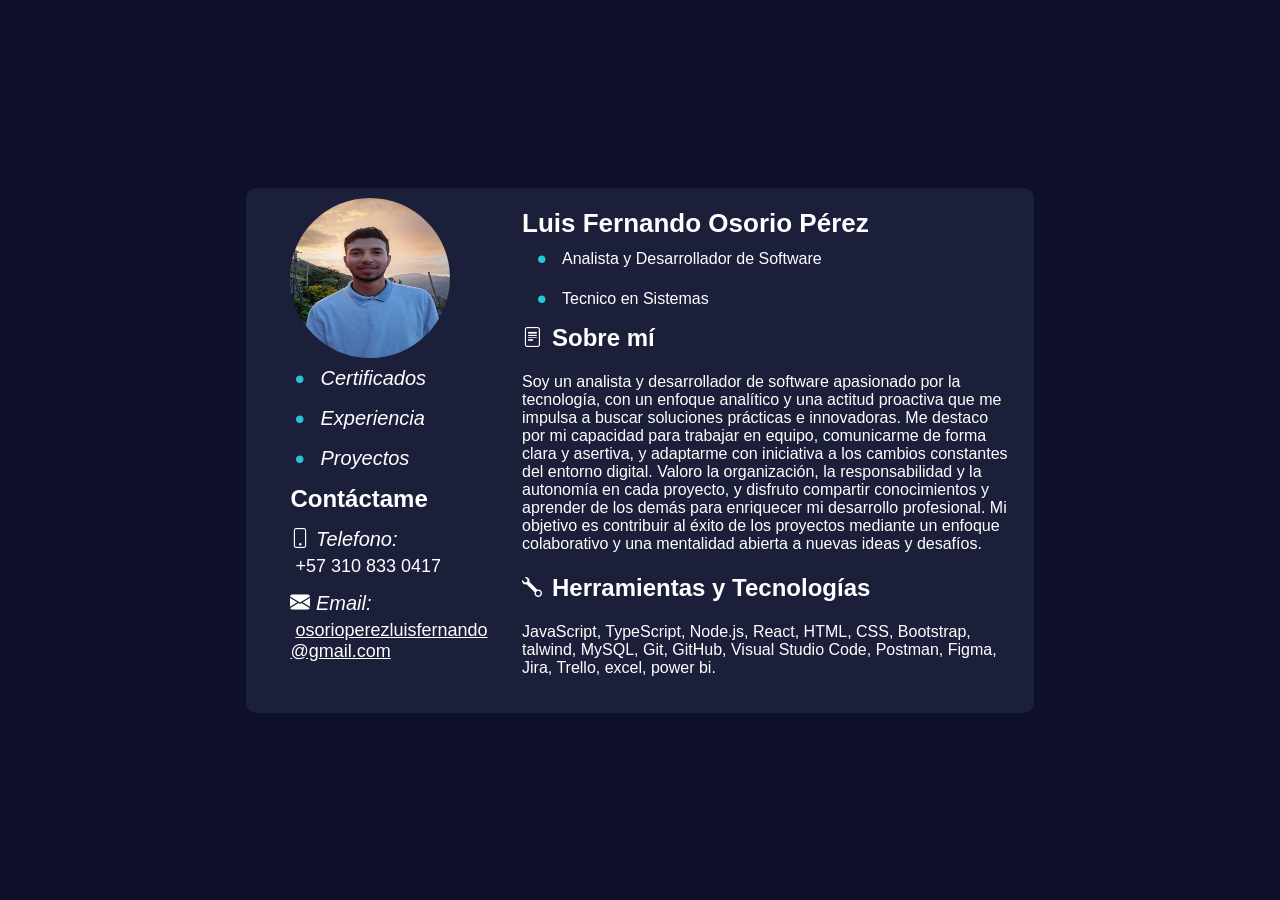
==== index.html @ 719f8bc1 "Correpcion de directorios para la vizualizacion de las pages." ====
<!DOCTYPE html>
<html lang="es">
  <head>
    <meta charset="UTF-8" />
    <meta name="viewport" content="width=device-width, initial-scale=1.0" />
    <link rel="stylesheet" href="https://cdn.jsdelivr.net/npm/bootstrap-icons@1.5.0/font/bootstrap-icons.css">
    <title>Home</title>
  </head>
  <link rel="stylesheet" href="./src/styles/index.css">
  <body>
    <div class="container-home">
      <main>
        <div class="content-main">
          <div class="content-profile-picture">
              <img src="../../public/images/WhatsApp Image 2025-04-02 at 15.01.35_b71f2c9c.jpg" alt="profile">              
            <div class="navbar">
                <nav>
                    <ul>
                      <i class="bi bi-dot">
                        <li><a href="./src/pages/certificates.html">Certificados</a></li>
                      </i>
                      <i class="bi bi-dot">
                        <li><a href="./src/pages/experience.html">Experiencia</a></li>
                      </i>
                      <i class="bi bi-dot">
                        <li><a href="./src/pages/projects.html">Proyectos</a></li>
                      </i>
                    </ul>
                </nav>
            </div>
            <div class="container-contac">
              <h2>Contáctame</h2>
              <div class="group-option-contact">
                <div class="content-icon">
                  <i class="bi bi-phone">
                    <span>Telefono:</span>
                  </i>
                </div>
                <span class="text-option">+57 310 833 0417</span>
              </div>              
              <div class="group-option-contact">
                <div class="content-icon">
                  <i class="bi bi-envelope-fill">
                    <span>Email:</span>
                  </i>
                </div>
                <a href="mailto:osorioperezluisfernando@gmail.com" class="text-option">osorioperezluisfernando<br>@gmail.com</a>
            </div>
            </div>
          </div>
          <div class="content-profile-info">
            <div class="content-name-profession">
              <span>Luis Fernando Osorio Pérez<span>
                <div class="group-option-profession">
                  <i class="bi bi-dot"></i>
                  <span>Analista y Desarrollador de Software</span>
                </div>
                <div class="group-option-profession">
                  <i class="bi bi-dot"></i>
                  <span>Tecnico en Sistemas</span>
                </div>
            </div>
            <div class="content-profile-description">
              <div class="title-description">
                <i class="bi bi-file-text"></i>
                <h2>Sobre mí</h2>
              </div>
              <p>
                Soy un analista y desarrollador de software apasionado por la tecnología, con un enfoque analítico y una actitud proactiva que me impulsa a buscar soluciones prácticas e innovadoras. Me destaco por mi capacidad para trabajar en equipo, comunicarme de forma clara y asertiva, y adaptarme con iniciativa a los cambios constantes del entorno digital. Valoro la organización, la responsabilidad y la autonomía en cada proyecto, y disfruto compartir conocimientos y aprender de los demás para enriquecer mi desarrollo profesional. Mi objetivo es contribuir al éxito de los proyectos mediante un enfoque colaborativo y una mentalidad abierta a nuevas ideas y desafíos.
              </p>
              <div class="title-tools">
                <i class="bi bi-wrench"></i>
                <h2>Herramientas y Tecnologías</h2>
              </div>
              <p>
                JavaScript, TypeScript, Node.js, React, HTML, CSS, Bootstrap, talwind, MySQL, Git, GitHub, Visual Studio Code, Postman, Figma, Jira, Trello, excel, power bi.
              </p>
              
            </div>
        </div>
      </div>
      </main>
      <footer></footer>
    </div>
  </body>
</html>
---- src/styles/index.css ----
body{
    background: #0D0F2B;
    margin: 0;
    padding: 0;
    font-family: Arial, Helvetica, sans-serif;
    top: 0;
}

main {
    display: flex;
    justify-content: center;
    align-items: center;
    height: 100vh;
}

.content-main {
    display: grid;
    grid-template-columns: 0.5fr 1fr;
    justify-items: center;
    background: #1B1F3A;
    min-width: 650px;
    max-width: 60%;
    min-height: 500px;
    border-radius: 10px;
    padding: 10px;
}

.content-profile-picture {
    display: flex;
    flex-direction: column;
}

.content-profile-picture img {
    margin-left: 10px;
    height: 160px;
    width: 160px;
    border-radius: 50%;
    background: gray;
}

.navbar nav ul {
    margin: 1px -40px;
}

.navbar nav ul li {
    list-style: none;
    margin-top: -10px;
}

.navbar nav ul li a {
    list-style: none;
    font-size: 20px;
    color: #ffffff;
    text-decoration: none;
}

.container-contac, .title-description h2, .title-tools h2 {
    margin-left: 10px;
}

.group-option-contact {
    padding: 5px 0;    
}

.content-icon {
    padding: 5px 0;
}

.group-option-contact .text-option {
    margin: 5px;
    color: #ffffff;
    font-size: 18px;
    max-width: 5px;
}

.group-option-contact i, .bi-file-text, .bi-wrench {
    color: #ffffff;
    font-size: 20px;
    gap: 5px;
}

.content-profile-info {
    display: flex;
    flex-direction: column;
    padding: 10px;
}

.content-name-profession {
    display: flex;
    flex-direction: column;
    font-size: 26px;
    font-weight: bold;
    color: #264653;
}

.group-option-profession {
    display: flex;
    align-items: center;
    font-size: 16px;
    font-weight: normal;
}

.title-description, .title-tools {
    display: flex;
    align-items: center;
}

.bi-dot {
    display: flex;
    font-size: 40px;
    color: #26C6DA;
}

span, p {
    color: #ffffff;
}

h2, h3 {
    color: #ffffff;
    margin: 5px 0 5px 0;
}
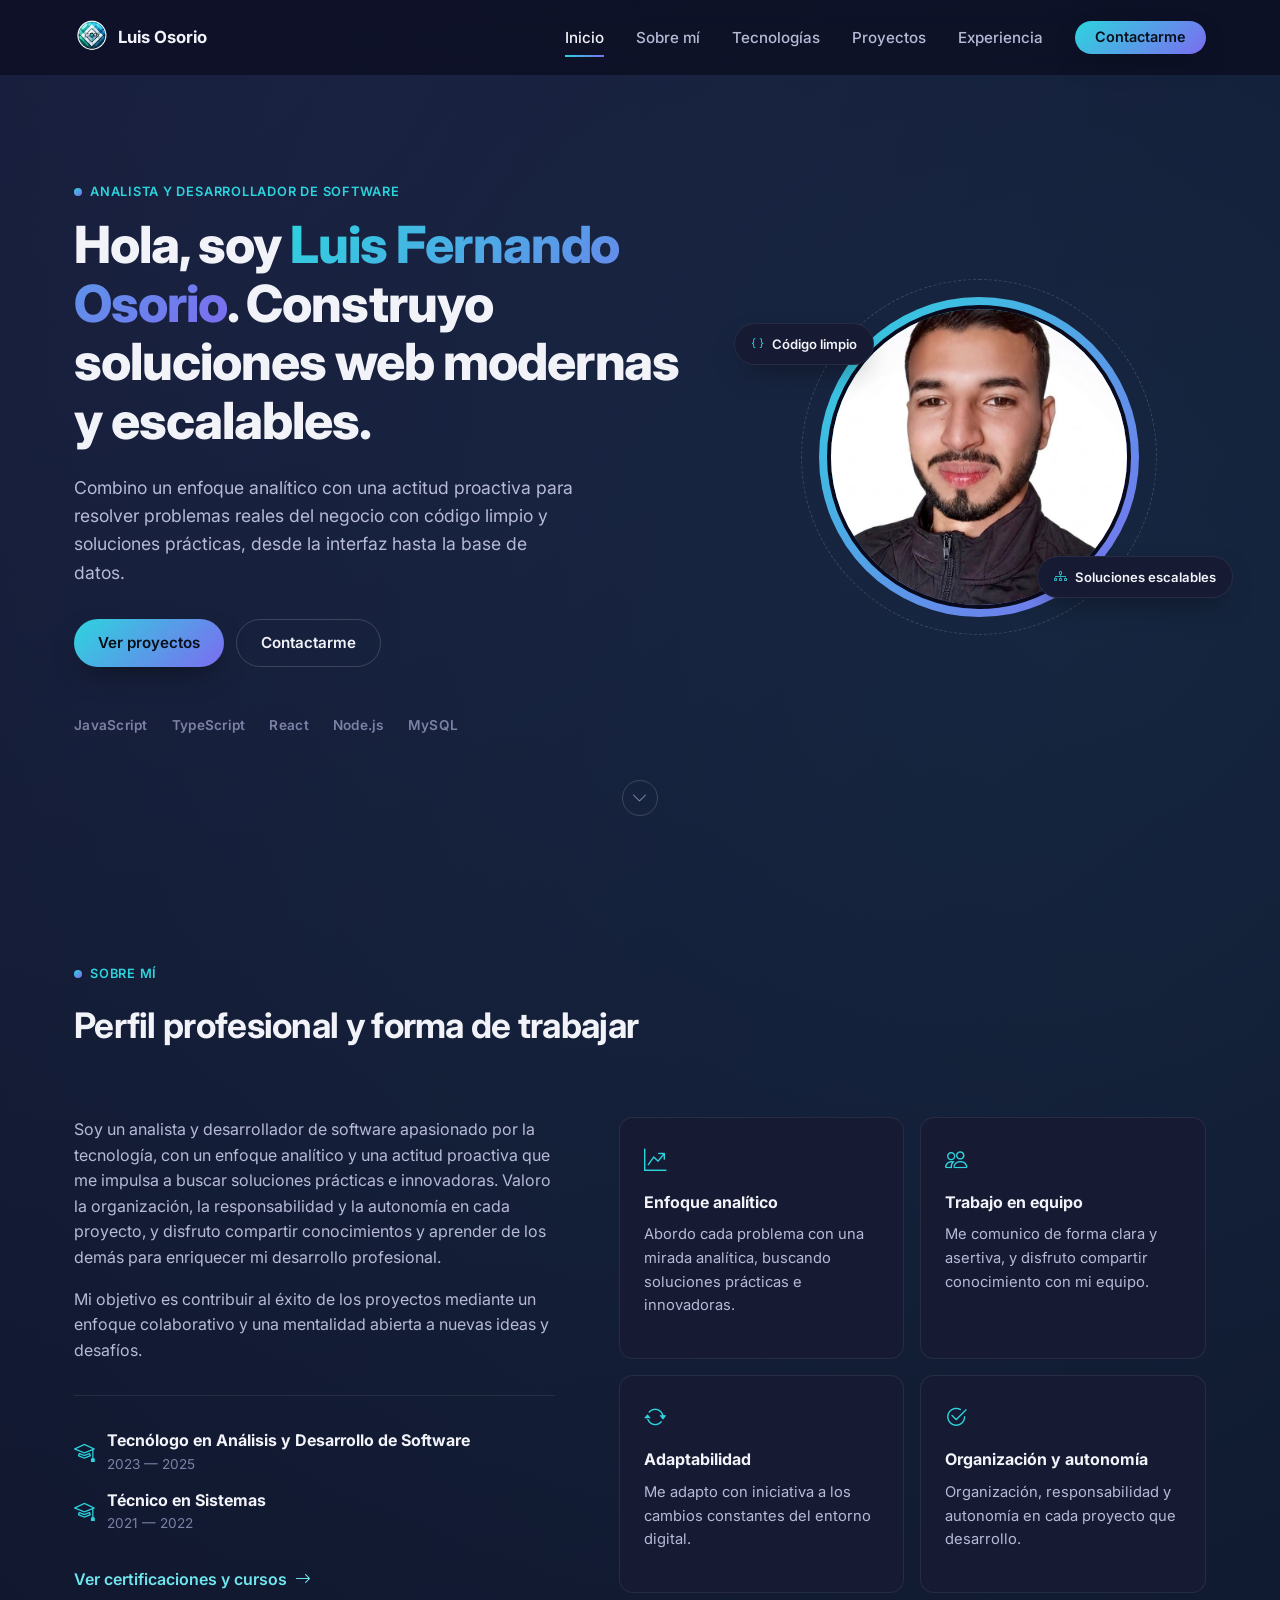
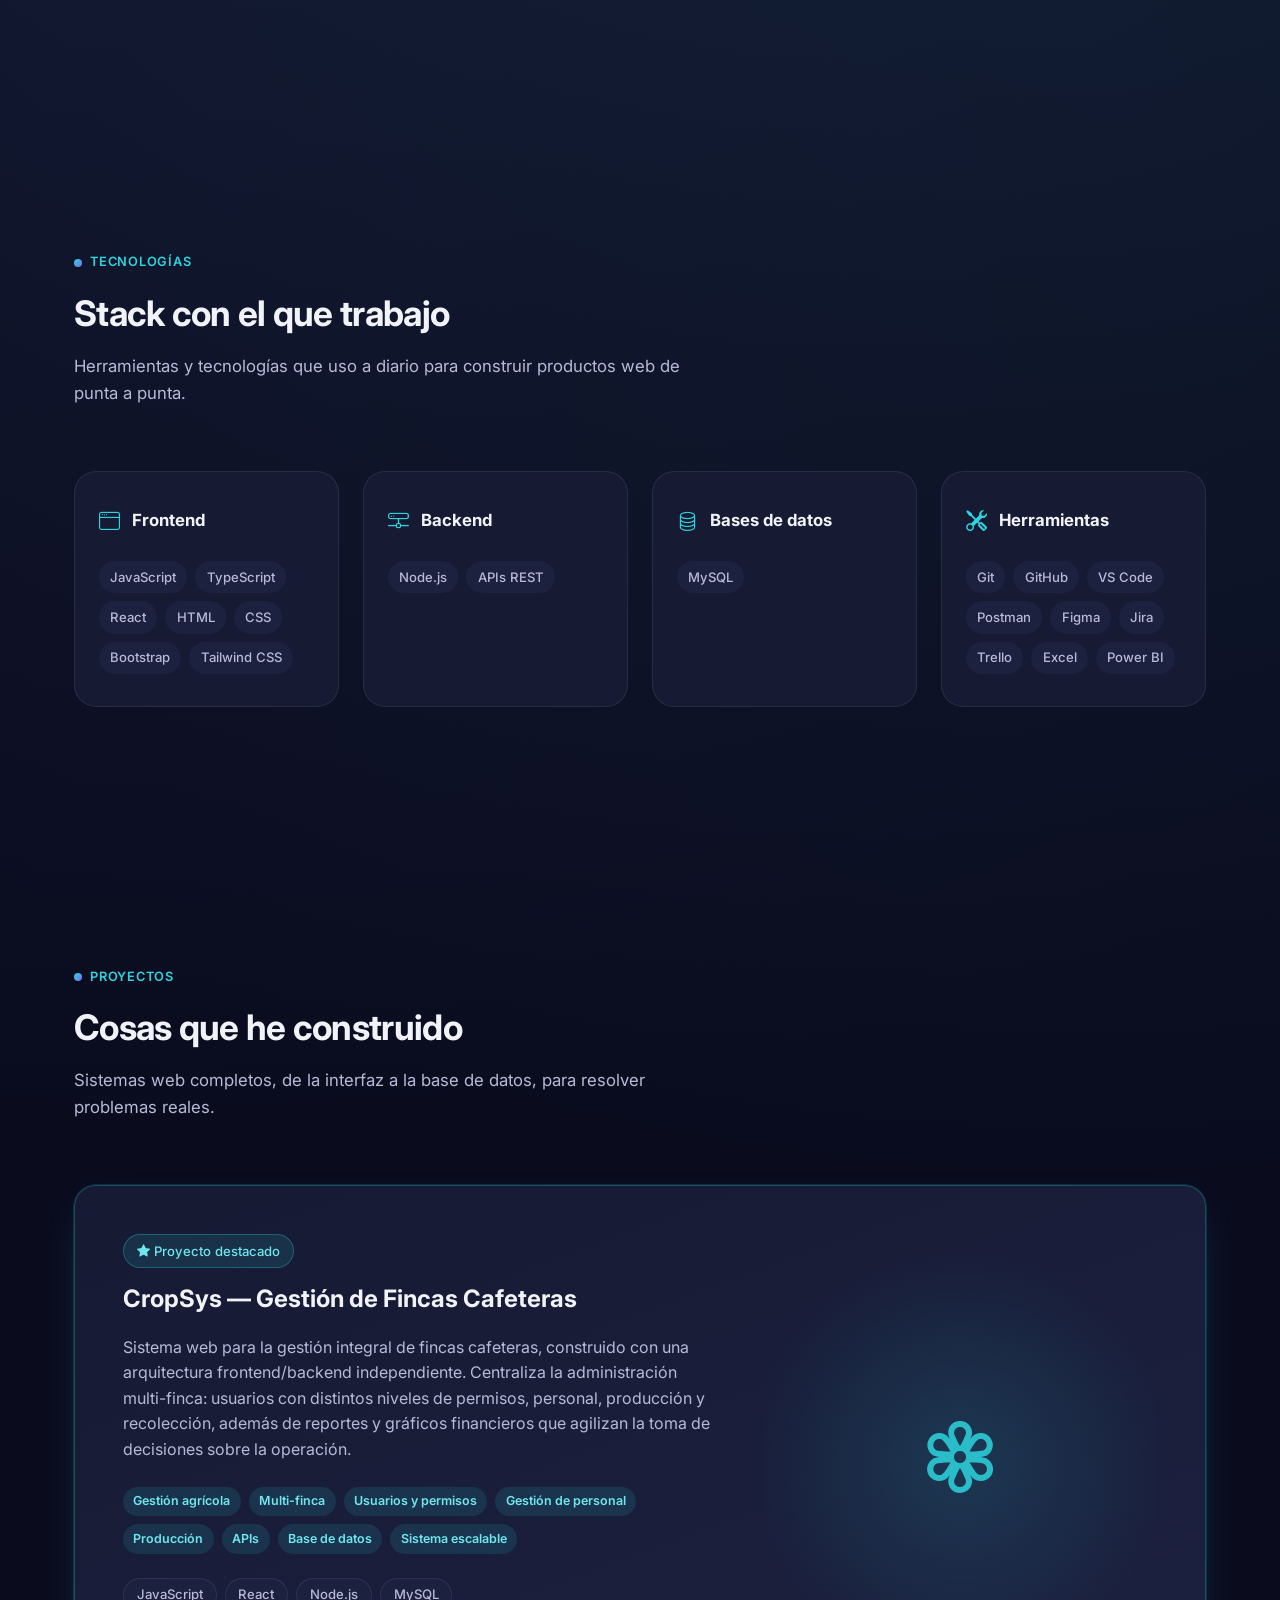
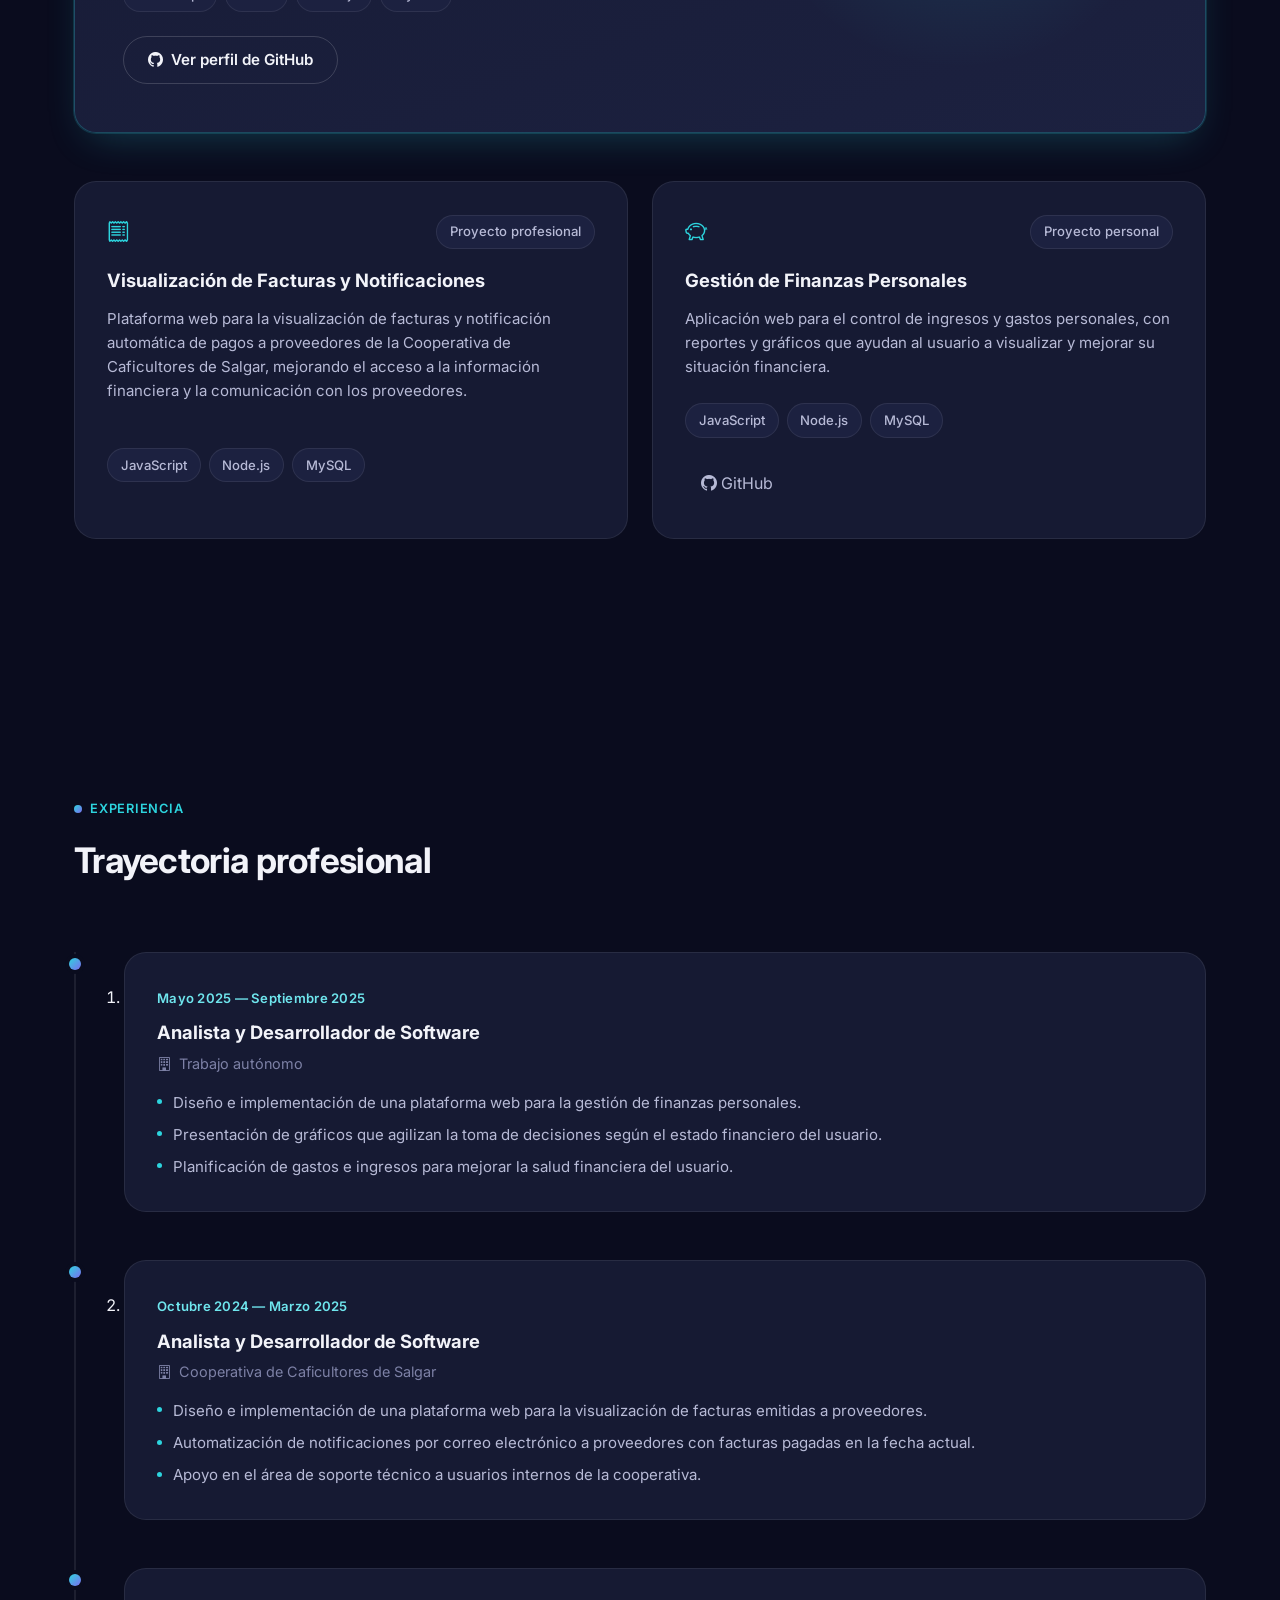
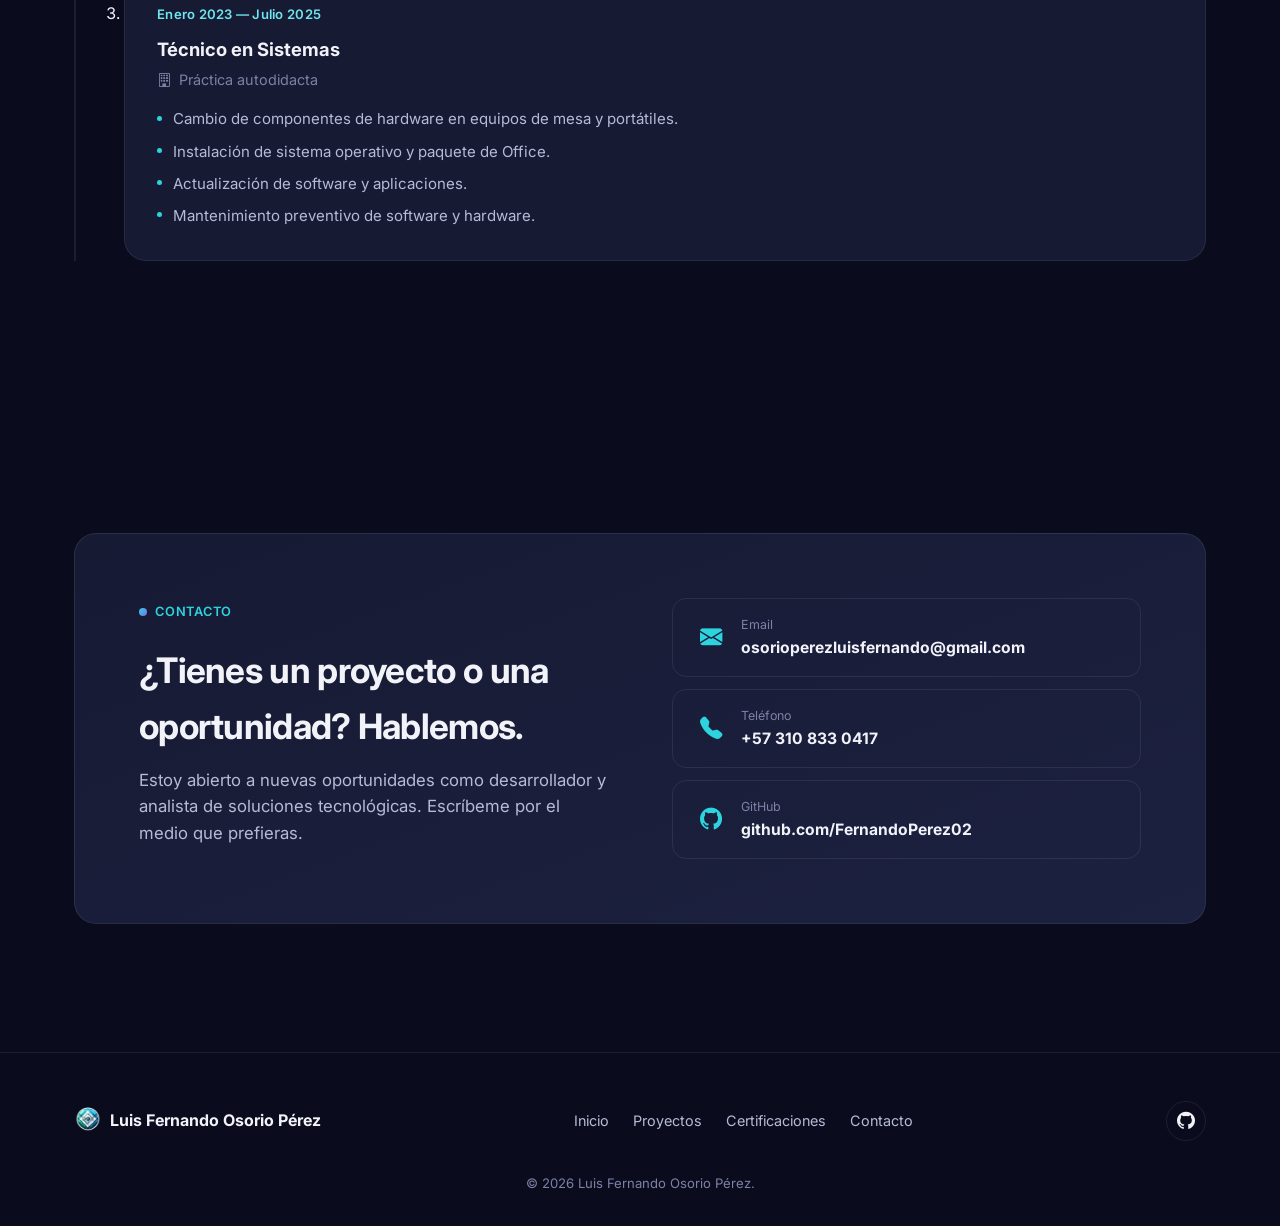
==== commit 40cbc8da: "Rediseno profesional completo del portafolio Consolida el sitio en una sola pagina con scroll (Inici" ====
--- a/index.html
+++ b/index.html
@@ -3,84 +3,492 @@
   <head>
     <meta charset="UTF-8" />
     <meta name="viewport" content="width=device-width, initial-scale=1.0" />
-    <link rel="stylesheet" href="https://cdn.jsdelivr.net/npm/bootstrap-icons@1.5.0/font/bootstrap-icons.css">
-    <title>Home</title>
+    <meta name="theme-color" content="#0a0c1e" />
+    <title>Luis Fernando Osorio Pérez · Analista y Desarrollador de Software</title>
+    <meta
+      name="description"
+      content="Portafolio de Luis Fernando Osorio Pérez, analista y desarrollador de software especializado en construir soluciones web modernas y escalables con JavaScript, React, Node.js y MySQL."
+    />
+    <meta name="author" content="Luis Fernando Osorio Pérez" />
+
+    <meta property="og:type" content="website" />
+    <meta property="og:title" content="Luis Fernando Osorio Pérez · Analista y Desarrollador de Software" />
+    <meta
+      property="og:description"
+      content="Proyectos, experiencia y stack tecnológico de Luis Fernando Osorio Pérez, analista y desarrollador de software."
+    />
+    <meta property="og:image" content="./public/images/LFO.png" />
+    <meta property="og:locale" content="es_CO" />
+
+    <link rel="icon" type="image/png" href="./public/images/LFO.png" />
+
+    <link rel="preconnect" href="https://fonts.googleapis.com" />
+    <link rel="preconnect" href="https://fonts.gstatic.com" crossorigin />
+    <link
+      href="https://fonts.googleapis.com/css2?family=Inter:wght@400;500;600;700;800&display=swap"
+      rel="stylesheet"
+    />
+    <link rel="stylesheet" href="https://cdn.jsdelivr.net/npm/bootstrap-icons@1.5.0/font/bootstrap-icons.css" />
+    <link rel="stylesheet" href="./src/styles/tokens.css" />
+    <link rel="stylesheet" href="./src/styles/index.css" />
   </head>
-  <link rel="stylesheet" href="./src/styles/index.css">
   <body>
-    <div class="container-home">
-      <main>
-        <div class="content-main">
-          <div class="content-profile-picture">
-              <img src="../../public/images/WhatsApp Image 2025-04-02 at 15.01.35_b71f2c9c.jpg" alt="profile">              
-            <div class="navbar">
-                <nav>
-                    <ul>
-                      <i class="bi bi-dot">
-                        <li><a href="./src/pages/certificates.html">Certificados</a></li>
-                      </i>
-                      <i class="bi bi-dot">
-                        <li><a href="./src/pages/experience.html">Experiencia</a></li>
-                      </i>
-                      <i class="bi bi-dot">
-                        <li><a href="./src/pages/projects.html">Proyectos</a></li>
-                      </i>
-                    </ul>
-                </nav>
-            </div>
-            <div class="container-contac">
-              <h2>Contáctame</h2>
-              <div class="group-option-contact">
-                <div class="content-icon">
-                  <i class="bi bi-phone">
-                    <span>Telefono:</span>
-                  </i>
+    <a class="skip-link" href="#main">Saltar al contenido</a>
+
+    <header class="navbar" id="navbar">
+      <div class="container navbar-inner">
+        <a href="#inicio" class="brand">
+          <img src="./public/images/LFO.png" alt="" width="36" height="36" />
+          <span>Luis Osorio</span>
+        </a>
+
+        <nav class="nav-links" id="nav-links" aria-label="Navegación principal">
+          <ul>
+            <li><a href="#inicio">Inicio</a></li>
+            <li><a href="#sobre-mi">Sobre mí</a></li>
+            <li><a href="#tecnologias">Tecnologías</a></li>
+            <li><a href="#proyectos">Proyectos</a></li>
+            <li><a href="#experiencia">Experiencia</a></li>
+          </ul>
+        </nav>
+
+        <a href="#contacto" class="btn btn-primary nav-cta">Contactarme</a>
+
+        <button
+          class="nav-toggle"
+          id="nav-toggle"
+          type="button"
+          aria-expanded="false"
+          aria-controls="nav-links"
+          aria-label="Abrir menú de navegación"
+        >
+          <span></span>
+          <span></span>
+          <span></span>
+        </button>
+      </div>
+    </header>
+
+    <main id="main">
+      <!-- Hero -->
+      <section id="inicio" class="hero">
+        <div class="container hero-inner">
+          <div class="hero-copy">
+            <p class="eyebrow">Analista y Desarrollador de Software</p>
+            <h1>
+              Hola, soy <span class="text-gradient">Luis Fernando Osorio</span>.
+              Construyo soluciones web modernas y escalables.
+            </h1>
+            <p class="hero-lead">
+              Combino un enfoque analítico con una actitud proactiva para resolver
+              problemas reales del negocio con código limpio y soluciones prácticas,
+              desde la interfaz hasta la base de datos.
+            </p>
+
+            <div class="hero-actions">
+              <a href="#proyectos" class="btn btn-primary">Ver proyectos</a>
+              <a href="#contacto" class="btn btn-secondary">Contactarme</a>
+            </div>
+
+            <ul class="hero-stack" aria-label="Tecnologías principales">
+              <li>JavaScript</li>
+              <li>TypeScript</li>
+              <li>React</li>
+              <li>Node.js</li>
+              <li>MySQL</li>
+            </ul>
+          </div>
+
+          <div class="hero-visual" aria-hidden="true">
+            <div class="hero-photo-ring">
+              <img
+                src="./public/images/img_cv.jpeg"
+                alt=""
+                width="320"
+                height="320"
+              />
+            </div>
+            <div class="hero-tag hero-tag-1"><i class="bi bi-braces"></i> Código limpio</div>
+            <div class="hero-tag hero-tag-2"><i class="bi bi-diagram-3"></i> Soluciones escalables</div>
+          </div>
+        </div>
+
+        <a href="#sobre-mi" class="scroll-cue" aria-label="Ir a la sección Sobre mí">
+          <i class="bi bi-chevron-down"></i>
+        </a>
+      </section>
+
+      <!-- Sobre mí -->
+      <section id="sobre-mi" class="section about">
+        <div class="container">
+          <div class="section-head reveal">
+            <p class="eyebrow">Sobre mí</p>
+            <h2 class="section-title">Perfil profesional y forma de trabajar</h2>
+          </div>
+
+          <div class="about-grid">
+            <div class="about-lead reveal">
+              <p>
+                Soy un analista y desarrollador de software apasionado por la
+                tecnología, con un enfoque analítico y una actitud proactiva que
+                me impulsa a buscar soluciones prácticas e innovadoras. Valoro la
+                organización, la responsabilidad y la autonomía en cada proyecto,
+                y disfruto compartir conocimientos y aprender de los demás para
+                enriquecer mi desarrollo profesional.
+              </p>
+              <p>
+                Mi objetivo es contribuir al éxito de los proyectos mediante un
+                enfoque colaborativo y una mentalidad abierta a nuevas ideas y
+                desafíos.
+              </p>
+
+              <div class="about-education">
+                <div class="about-education-item">
+                  <i class="bi bi-mortarboard"></i>
+                  <div>
+                    <strong>Tecnólogo en Análisis y Desarrollo de Software</strong>
+                    <span>2023 — 2025</span>
+                  </div>
                 </div>
-                <span class="text-option">+57 310 833 0417</span>
-              </div>              
-              <div class="group-option-contact">
-                <div class="content-icon">
-                  <i class="bi bi-envelope-fill">
-                    <span>Email:</span>
-                  </i>
+                <div class="about-education-item">
+                  <i class="bi bi-mortarboard"></i>
+                  <div>
+                    <strong>Técnico en Sistemas</strong>
+                    <span>2021 — 2022</span>
+                  </div>
                 </div>
-                <a href="mailto:osorioperezluisfernando@gmail.com" class="text-option">osorioperezluisfernando<br>@gmail.com</a>
-            </div>
-            </div>
-          </div>
-          <div class="content-profile-info">
-            <div class="content-name-profession">
-              <span>Luis Fernando Osorio Pérez<span>
-                <div class="group-option-profession">
-                  <i class="bi bi-dot"></i>
-                  <span>Analista y Desarrollador de Software</span>
-                </div>
-                <div class="group-option-profession">
-                  <i class="bi bi-dot"></i>
-                  <span>Tecnico en Sistemas</span>
-                </div>
-            </div>
-            <div class="content-profile-description">
-              <div class="title-description">
-                <i class="bi bi-file-text"></i>
-                <h2>Sobre mí</h2>
-              </div>
+              </div>
+
+              <a href="./src/pages/certificates.html" class="link-arrow">
+                Ver certificaciones y cursos <i class="bi bi-arrow-right"></i>
+              </a>
+            </div>
+
+            <div class="about-highlights">
+              <div class="highlight-card reveal">
+                <i class="bi bi-graph-up-arrow"></i>
+                <h3>Enfoque analítico</h3>
+                <p>Abordo cada problema con una mirada analítica, buscando soluciones prácticas e innovadoras.</p>
+              </div>
+              <div class="highlight-card reveal">
+                <i class="bi bi-people"></i>
+                <h3>Trabajo en equipo</h3>
+                <p>Me comunico de forma clara y asertiva, y disfruto compartir conocimiento con mi equipo.</p>
+              </div>
+              <div class="highlight-card reveal">
+                <i class="bi bi-arrow-repeat"></i>
+                <h3>Adaptabilidad</h3>
+                <p>Me adapto con iniciativa a los cambios constantes del entorno digital.</p>
+              </div>
+              <div class="highlight-card reveal">
+                <i class="bi bi-check2-circle"></i>
+                <h3>Organización y autonomía</h3>
+                <p>Organización, responsabilidad y autonomía en cada proyecto que desarrollo.</p>
+              </div>
+            </div>
+          </div>
+        </div>
+      </section>
+
+      <!-- Tecnologías -->
+      <section id="tecnologias" class="section stack-section">
+        <div class="container">
+          <div class="section-head reveal">
+            <p class="eyebrow">Tecnologías</p>
+            <h2 class="section-title">Stack con el que trabajo</h2>
+            <p class="section-subtitle">
+              Herramientas y tecnologías que uso a diario para construir productos web de punta a punta.
+            </p>
+          </div>
+
+          <div class="stack-grid">
+            <div class="stack-card reveal">
+              <div class="stack-card-head">
+                <i class="bi bi-window"></i>
+                <h3>Frontend</h3>
+              </div>
+              <ul class="stack-pills">
+                <li>JavaScript</li>
+                <li>TypeScript</li>
+                <li>React</li>
+                <li>HTML</li>
+                <li>CSS</li>
+                <li>Bootstrap</li>
+                <li>Tailwind CSS</li>
+              </ul>
+            </div>
+
+            <div class="stack-card reveal">
+              <div class="stack-card-head">
+                <i class="bi bi-hdd-network"></i>
+                <h3>Backend</h3>
+              </div>
+              <ul class="stack-pills">
+                <li>Node.js</li>
+                <li>APIs REST</li>
+              </ul>
+            </div>
+
+            <div class="stack-card reveal">
+              <div class="stack-card-head">
+                <i class="bi bi-database"></i>
+                <h3>Bases de datos</h3>
+              </div>
+              <ul class="stack-pills">
+                <li>MySQL</li>
+              </ul>
+            </div>
+
+            <div class="stack-card reveal">
+              <div class="stack-card-head">
+                <i class="bi bi-tools"></i>
+                <h3>Herramientas</h3>
+              </div>
+              <ul class="stack-pills">
+                <li>Git</li>
+                <li>GitHub</li>
+                <li>VS Code</li>
+                <li>Postman</li>
+                <li>Figma</li>
+                <li>Jira</li>
+                <li>Trello</li>
+                <li>Excel</li>
+                <li>Power BI</li>
+              </ul>
+            </div>
+          </div>
+        </div>
+      </section>
+
+      <!-- Proyectos -->
+      <section id="proyectos" class="section projects">
+        <div class="container">
+          <div class="section-head reveal">
+            <p class="eyebrow">Proyectos</p>
+            <h2 class="section-title">Cosas que he construido</h2>
+            <p class="section-subtitle">
+              Sistemas web completos, de la interfaz a la base de datos, para resolver problemas reales.
+            </p>
+          </div>
+
+          <div class="project-featured reveal">
+            <div class="project-featured-copy">
+              <span class="badge badge-accent"><i class="bi bi-star-fill"></i> Proyecto destacado</span>
+              <h3>CropSys — Gestión de Fincas Cafeteras</h3>
               <p>
-                Soy un analista y desarrollador de software apasionado por la tecnología, con un enfoque analítico y una actitud proactiva que me impulsa a buscar soluciones prácticas e innovadoras. Me destaco por mi capacidad para trabajar en equipo, comunicarme de forma clara y asertiva, y adaptarme con iniciativa a los cambios constantes del entorno digital. Valoro la organización, la responsabilidad y la autonomía en cada proyecto, y disfruto compartir conocimientos y aprender de los demás para enriquecer mi desarrollo profesional. Mi objetivo es contribuir al éxito de los proyectos mediante un enfoque colaborativo y una mentalidad abierta a nuevas ideas y desafíos.
-              </p>
-              <div class="title-tools">
-                <i class="bi bi-wrench"></i>
-                <h2>Herramientas y Tecnologías</h2>
-              </div>
+                Sistema web para la gestión integral de fincas cafeteras, construido con una
+                arquitectura frontend/backend independiente. Centraliza la administración
+                multi-finca: usuarios con distintos niveles de permisos, personal, producción
+                y recolección, además de reportes y gráficos financieros que agilizan la toma
+                de decisiones sobre la operación.
+              </p>
+              <ul class="project-tags">
+                <li>Gestión agrícola</li>
+                <li>Multi-finca</li>
+                <li>Usuarios y permisos</li>
+                <li>Gestión de personal</li>
+                <li>Producción</li>
+                <li>APIs</li>
+                <li>Base de datos</li>
+                <li>Sistema escalable</li>
+              </ul>
+              <div class="project-stack">
+                <span class="badge">JavaScript</span>
+                <span class="badge">React</span>
+                <span class="badge">Node.js</span>
+                <span class="badge">MySQL</span>
+              </div>
+              <div class="project-actions">
+                <a href="https://github.com/FernandoPerez02" target="_blank" rel="noopener noreferrer" class="btn btn-secondary">
+                  <i class="bi bi-github"></i> Ver perfil de GitHub
+                </a>
+              </div>
+            </div>
+            <div class="project-featured-visual" aria-hidden="true">
+              <i class="bi bi-flower3"></i>
+            </div>
+          </div>
+
+          <div class="project-grid">
+            <article class="project-card card reveal">
+              <div class="project-card-head">
+                <i class="bi bi-receipt"></i>
+                <span class="badge">Proyecto profesional</span>
+              </div>
+              <h3>Visualización de Facturas y Notificaciones</h3>
               <p>
-                JavaScript, TypeScript, Node.js, React, HTML, CSS, Bootstrap, talwind, MySQL, Git, GitHub, Visual Studio Code, Postman, Figma, Jira, Trello, excel, power bi.
-              </p>
-              
-            </div>
-        </div>
+                Plataforma web para la visualización de facturas y notificación automática de
+                pagos a proveedores de la Cooperativa de Caficultores de Salgar, mejorando el
+                acceso a la información financiera y la comunicación con los proveedores.
+              </p>
+              <div class="project-stack">
+                <span class="badge">JavaScript</span>
+                <span class="badge">Node.js</span>
+                <span class="badge">MySQL</span>
+              </div>
+            </article>
+
+            <article class="project-card card reveal">
+              <div class="project-card-head">
+                <i class="bi bi-piggy-bank"></i>
+                <span class="badge">Proyecto personal</span>
+              </div>
+              <h3>Gestión de Finanzas Personales</h3>
+              <p>
+                Aplicación web para el control de ingresos y gastos personales, con reportes y
+                gráficos que ayudan al usuario a visualizar y mejorar su situación financiera.
+              </p>
+              <div class="project-stack">
+                <span class="badge">JavaScript</span>
+                <span class="badge">Node.js</span>
+                <span class="badge">MySQL</span>
+              </div>
+              <div class="project-actions">
+                <a href="https://github.com/FernandoPerez02" target="_blank" rel="noopener noreferrer" class="btn-ghost">
+                  <i class="bi bi-github"></i> GitHub
+                </a>
+              </div>
+            </article>
+          </div>
+        </div>
+      </section>
+
+      <!-- Experiencia -->
+      <section id="experiencia" class="section experience">
+        <div class="container">
+          <div class="section-head reveal">
+            <p class="eyebrow">Experiencia</p>
+            <h2 class="section-title">Trayectoria profesional</h2>
+          </div>
+
+          <ol class="timeline">
+            <li class="timeline-item reveal">
+              <div class="timeline-marker" aria-hidden="true"></div>
+              <div class="timeline-content card">
+                <span class="timeline-period">Mayo 2025 — Septiembre 2025</span>
+                <h3>Analista y Desarrollador de Software</h3>
+                <p class="timeline-org"><i class="bi bi-building"></i> Trabajo autónomo</p>
+                <ul>
+                  <li>Diseño e implementación de una plataforma web para la gestión de finanzas personales.</li>
+                  <li>Presentación de gráficos que agilizan la toma de decisiones según el estado financiero del usuario.</li>
+                  <li>Planificación de gastos e ingresos para mejorar la salud financiera del usuario.</li>
+                </ul>
+              </div>
+            </li>
+
+            <li class="timeline-item reveal">
+              <div class="timeline-marker" aria-hidden="true"></div>
+              <div class="timeline-content card">
+                <span class="timeline-period">Octubre 2024 — Marzo 2025</span>
+                <h3>Analista y Desarrollador de Software</h3>
+                <p class="timeline-org"><i class="bi bi-building"></i> Cooperativa de Caficultores de Salgar</p>
+                <ul>
+                  <li>Diseño e implementación de una plataforma web para la visualización de facturas emitidas a proveedores.</li>
+                  <li>Automatización de notificaciones por correo electrónico a proveedores con facturas pagadas en la fecha actual.</li>
+                  <li>Apoyo en el área de soporte técnico a usuarios internos de la cooperativa.</li>
+                </ul>
+              </div>
+            </li>
+
+            <li class="timeline-item reveal">
+              <div class="timeline-marker" aria-hidden="true"></div>
+              <div class="timeline-content card">
+                <span class="timeline-period">Enero 2023 — Julio 2025</span>
+                <h3>Técnico en Sistemas</h3>
+                <p class="timeline-org"><i class="bi bi-building"></i> Práctica autodidacta</p>
+                <ul>
+                  <li>Cambio de componentes de hardware en equipos de mesa y portátiles.</li>
+                  <li>Instalación de sistema operativo y paquete de Office.</li>
+                  <li>Actualización de software y aplicaciones.</li>
+                  <li>Mantenimiento preventivo de software y hardware.</li>
+                </ul>
+              </div>
+            </li>
+          </ol>
+        </div>
+      </section>
+
+      <!-- Contacto -->
+      <section id="contacto" class="section contact">
+        <div class="container">
+          <div class="contact-card reveal">
+            <div class="contact-copy">
+              <p class="eyebrow">Contacto</p>
+              <h2 class="section-title">¿Tienes un proyecto o una oportunidad? Hablemos.</h2>
+              <p class="section-subtitle">
+                Estoy abierto a nuevas oportunidades como desarrollador y analista de
+                soluciones tecnológicas. Escríbeme por el medio que prefieras.
+              </p>
+            </div>
+
+            <ul class="contact-list">
+              <li>
+                <a href="mailto:osorioperezluisfernando@gmail.com" class="contact-item">
+                  <i class="bi bi-envelope-fill"></i>
+                  <div>
+                    <span>Email</span>
+                    <strong>osorioperezluisfernando@gmail.com</strong>
+                  </div>
+                </a>
+              </li>
+              <li>
+                <a href="tel:+573108330417" class="contact-item">
+                  <i class="bi bi-telephone-fill"></i>
+                  <div>
+                    <span>Teléfono</span>
+                    <strong>+57 310 833 0417</strong>
+                  </div>
+                </a>
+              </li>
+              <li>
+                <a
+                  href="https://github.com/FernandoPerez02"
+                  target="_blank"
+                  rel="noopener noreferrer"
+                  class="contact-item"
+                >
+                  <i class="bi bi-github"></i>
+                  <div>
+                    <span>GitHub</span>
+                    <strong>github.com/FernandoPerez02</strong>
+                  </div>
+                </a>
+              </li>
+            </ul>
+          </div>
+        </div>
+      </section>
+    </main>
+
+    <footer class="site-footer">
+      <div class="container footer-inner">
+        <div class="footer-brand">
+          <img src="./public/images/LFO.png" alt="" width="28" height="28" />
+          <span>Luis Fernando Osorio Pérez</span>
+        </div>
+
+        <nav aria-label="Enlaces del pie de página">
+          <ul class="footer-links">
+            <li><a href="#inicio">Inicio</a></li>
+            <li><a href="#proyectos">Proyectos</a></li>
+            <li><a href="./src/pages/certificates.html">Certificaciones</a></li>
+            <li><a href="#contacto">Contacto</a></li>
+          </ul>
+        </nav>
+
+        <a
+          href="https://github.com/FernandoPerez02"
+          target="_blank"
+          rel="noopener noreferrer"
+          class="footer-social"
+          aria-label="Perfil de GitHub"
+        >
+          <i class="bi bi-github"></i>
+        </a>
       </div>
-      </main>
-      <footer></footer>
-    </div>
+      <p class="footer-copy">© <span id="year">2026</span> Luis Fernando Osorio Pérez.</p>
+    </footer>
+
+    <script src="./src/scripts/main.js" defer></script>
   </body>
 </html>
--- a/src/styles/tokens.css
+++ b/src/styles/tokens.css
@@ -0,0 +1,325 @@
+/* ==========================================================================
+   Design tokens + base reset
+   Shared by every page (home + certificates).
+   ========================================================================== */
+
+:root {
+  --font-sans: "Inter", -apple-system, BlinkMacSystemFont, "Segoe UI", Roboto,
+    Helvetica, Arial, sans-serif;
+
+  /* Surfaces */
+  --color-bg: #0a0c1e;
+  --color-bg-soft: #0f1228;
+  --color-surface: #161a33;
+  --color-surface-2: #1c2140;
+  --color-border: rgba(255, 255, 255, 0.08);
+  --color-border-strong: rgba(255, 255, 255, 0.16);
+
+  /* Text */
+  --color-text: #f2f3f9;
+  --color-text-secondary: #b7bad6;
+  --color-text-muted: #7d81a6;
+
+  /* Brand */
+  --color-accent: #2dd4de;
+  --color-accent-strong: #6fe6ee;
+  --color-accent-2: #7c6cf0;
+  --color-accent-contrast: #06222a;
+  --color-accent-soft: rgba(45, 212, 222, 0.12);
+  --gradient-brand: linear-gradient(135deg, #2dd4de 0%, #7c6cf0 100%);
+
+  /* Radii */
+  --radius-sm: 8px;
+  --radius-md: 14px;
+  --radius-lg: 22px;
+  --radius-full: 999px;
+
+  /* Shadows */
+  --shadow-sm: 0 1px 2px rgba(0, 0, 0, 0.35);
+  --shadow-md: 0 12px 30px -12px rgba(0, 0, 0, 0.55);
+  --shadow-glow: 0 0 0 1px rgba(45, 212, 222, 0.16),
+    0 16px 40px -16px rgba(45, 212, 222, 0.28);
+
+  /* Layout */
+  --container: 1180px;
+  --nav-height: 76px;
+
+  /* Motion */
+  --ease: cubic-bezier(0.4, 0, 0.2, 1);
+  --transition: 0.25s var(--ease);
+
+  /* Spacing scale */
+  --space-1: 0.25rem;
+  --space-2: 0.5rem;
+  --space-3: 0.75rem;
+  --space-4: 1rem;
+  --space-5: 1.5rem;
+  --space-6: 2rem;
+  --space-8: 3rem;
+  --space-10: 4rem;
+  --space-12: 6rem;
+  --space-16: 8rem;
+}
+
+*,
+*::before,
+*::after {
+  box-sizing: border-box;
+}
+
+html {
+  scroll-behavior: smooth;
+}
+
+body {
+  margin: 0;
+  background: var(--color-bg);
+  color: var(--color-text);
+  font-family: var(--font-sans);
+  font-size: 16px;
+  line-height: 1.6;
+  -webkit-font-smoothing: antialiased;
+  text-rendering: optimizeLegibility;
+}
+
+img {
+  max-width: 100%;
+  display: block;
+}
+
+a {
+  color: inherit;
+  text-decoration: none;
+}
+
+ul {
+  margin: 0;
+  padding: 0;
+  list-style: none;
+}
+
+h1,
+h2,
+h3,
+h4,
+p {
+  margin: 0;
+}
+
+button {
+  font: inherit;
+  color: inherit;
+  background: none;
+  border: none;
+  cursor: pointer;
+}
+
+::selection {
+  background: var(--color-accent-soft);
+  color: var(--color-accent-strong);
+}
+
+:focus-visible {
+  outline: 2px solid var(--color-accent);
+  outline-offset: 3px;
+  border-radius: var(--radius-sm);
+}
+
+/* ---- Layout utilities ---- */
+
+.container {
+  width: 100%;
+  max-width: var(--container);
+  margin-inline: auto;
+  padding-inline: var(--space-5);
+}
+
+.section {
+  padding-block: var(--space-16);
+}
+
+.section-head {
+  max-width: 640px;
+  margin-bottom: var(--space-10);
+}
+
+.eyebrow {
+  display: inline-flex;
+  align-items: center;
+  gap: var(--space-2);
+  font-size: 0.8rem;
+  font-weight: 600;
+  letter-spacing: 0.06em;
+  text-transform: uppercase;
+  color: var(--color-accent);
+  margin-bottom: var(--space-3);
+}
+
+.eyebrow::before {
+  content: "";
+  width: 8px;
+  height: 8px;
+  border-radius: 50%;
+  background: var(--gradient-brand);
+}
+
+.section-title {
+  font-size: clamp(1.6rem, 1.2rem + 1.6vw, 2.2rem);
+  font-weight: 700;
+  letter-spacing: -0.02em;
+  color: var(--color-text);
+}
+
+.section-subtitle {
+  margin-top: var(--space-3);
+  color: var(--color-text-secondary);
+  font-size: 1.05rem;
+}
+
+.visually-hidden {
+  position: absolute;
+  width: 1px;
+  height: 1px;
+  padding: 0;
+  margin: -1px;
+  overflow: hidden;
+  clip: rect(0, 0, 0, 0);
+  white-space: nowrap;
+  border: 0;
+}
+
+.skip-link {
+  position: absolute;
+  top: -48px;
+  left: var(--space-4);
+  z-index: 2000;
+  background: var(--color-accent);
+  color: var(--color-accent-contrast);
+  font-weight: 600;
+  padding: var(--space-2) var(--space-4);
+  border-radius: var(--radius-sm);
+  transition: top var(--transition);
+}
+
+.skip-link:focus {
+  top: var(--space-4);
+}
+
+/* ---- Buttons ---- */
+
+.btn {
+  display: inline-flex;
+  align-items: center;
+  justify-content: center;
+  gap: var(--space-2);
+  padding: 0.85rem 1.5rem;
+  border-radius: var(--radius-full);
+  font-weight: 600;
+  font-size: 0.95rem;
+  line-height: 1;
+  min-height: 48px;
+  transition: transform var(--transition), box-shadow var(--transition),
+    background var(--transition), border-color var(--transition),
+    color var(--transition);
+  white-space: nowrap;
+}
+
+.btn-primary {
+  background: var(--gradient-brand);
+  color: #071019;
+  box-shadow: var(--shadow-md);
+}
+
+.btn-primary:hover {
+  transform: translateY(-2px);
+  box-shadow: var(--shadow-glow);
+}
+
+.btn-secondary {
+  background: transparent;
+  color: var(--color-text);
+  border: 1px solid var(--color-border-strong);
+}
+
+.btn-secondary:hover {
+  border-color: var(--color-accent);
+  color: var(--color-accent-strong);
+  transform: translateY(-2px);
+}
+
+.btn-ghost {
+  background: transparent;
+  color: var(--color-text-secondary);
+  padding: 0.6rem 1rem;
+}
+
+.btn-ghost:hover {
+  color: var(--color-accent-strong);
+}
+
+/* ---- Badges / pills / cards ---- */
+
+.badge {
+  display: inline-flex;
+  align-items: center;
+  gap: var(--space-1);
+  padding: 0.35rem 0.8rem;
+  border-radius: var(--radius-full);
+  background: var(--color-surface-2);
+  border: 1px solid var(--color-border);
+  color: var(--color-text-secondary);
+  font-size: 0.82rem;
+  font-weight: 500;
+}
+
+.badge-accent {
+  background: var(--color-accent-soft);
+  border-color: rgba(45, 212, 222, 0.3);
+  color: var(--color-accent-strong);
+}
+
+.card {
+  background: var(--color-surface);
+  border: 1px solid var(--color-border);
+  border-radius: var(--radius-lg);
+  transition: transform var(--transition), box-shadow var(--transition),
+    border-color var(--transition);
+}
+
+.card:hover {
+  transform: translateY(-4px);
+  border-color: var(--color-border-strong);
+  box-shadow: var(--shadow-md);
+}
+
+/* ---- Scroll-reveal (progressive enhancement, JS adds .is-visible) ---- */
+
+.reveal {
+  opacity: 0;
+  transform: translateY(18px);
+  transition: opacity 0.6s var(--ease), transform 0.6s var(--ease);
+}
+
+.reveal.is-visible {
+  opacity: 1;
+  transform: none;
+}
+
+@media (prefers-reduced-motion: reduce) {
+  html {
+    scroll-behavior: auto;
+  }
+
+  *,
+  *::before,
+  *::after {
+    animation-duration: 0.001ms !important;
+    animation-iteration-count: 1 !important;
+    transition-duration: 0.001ms !important;
+  }
+
+  .reveal {
+    opacity: 1;
+    transform: none;
+  }
+}
--- a/src/styles/index.css
+++ b/src/styles/index.css
@@ -1,121 +1,866 @@
-body{
-    background: #0D0F2B;
-    margin: 0;
-    padding: 0;
-    font-family: Arial, Helvetica, sans-serif;
-    top: 0;
-}
-
-main {
+/* ==========================================================================
+   Home page — component styles
+   Design tokens live in tokens.css
+   ========================================================================== */
+
+body {
+  background: radial-gradient(circle at 15% 0%, rgba(124, 108, 240, 0.12), transparent 45%),
+    radial-gradient(circle at 85% 10%, rgba(45, 212, 222, 0.1), transparent 40%), var(--color-bg);
+}
+
+.text-gradient {
+  background: var(--gradient-brand);
+  -webkit-background-clip: text;
+  background-clip: text;
+  color: transparent;
+}
+
+/* ---------------------------------- Navbar ---------------------------------- */
+
+.navbar {
+  position: sticky;
+  top: 0;
+  z-index: 1000;
+  height: var(--nav-height);
+  display: flex;
+  align-items: center;
+  border-bottom: 1px solid transparent;
+  transition: border-color var(--transition), box-shadow var(--transition),
+    height var(--transition);
+}
+
+/*
+ * The blurred background lives on a pseudo-element rather than directly on
+ * .navbar: a `backdrop-filter` on .navbar would make it the containing block
+ * for its `position: fixed` descendants (the mobile nav panel / CTA), which
+ * breaks their fixed positioning relative to the viewport.
+ */
+.navbar::before {
+  content: "";
+  position: absolute;
+  inset: 0;
+  z-index: -1;
+  background: rgba(10, 12, 30, 0.7);
+  backdrop-filter: blur(12px);
+  -webkit-backdrop-filter: blur(12px);
+}
+
+.navbar.is-scrolled {
+  height: calc(var(--nav-height) - 12px);
+  border-bottom-color: var(--color-border);
+  box-shadow: 0 12px 30px -20px rgba(0, 0, 0, 0.7);
+}
+
+.navbar-inner {
+  display: flex;
+  align-items: center;
+  gap: var(--space-6);
+}
+
+.brand {
+  display: flex;
+  align-items: center;
+  gap: var(--space-2);
+  font-weight: 700;
+  font-size: 1.05rem;
+  margin-right: auto;
+}
+
+.brand img {
+  border-radius: 50%;
+}
+
+.nav-links ul {
+  display: flex;
+  align-items: center;
+  gap: var(--space-6);
+}
+
+.nav-links a {
+  font-size: 0.95rem;
+  font-weight: 500;
+  color: var(--color-text-secondary);
+  padding: var(--space-2) 0;
+  position: relative;
+  transition: color var(--transition);
+}
+
+.nav-links a::after {
+  content: "";
+  position: absolute;
+  left: 0;
+  bottom: -2px;
+  width: 0;
+  height: 2px;
+  background: var(--gradient-brand);
+  transition: width var(--transition);
+}
+
+.nav-links a:hover,
+.nav-links a.is-active {
+  color: var(--color-text);
+}
+
+.nav-links a:hover::after,
+.nav-links a.is-active::after {
+  width: 100%;
+}
+
+.nav-cta {
+  padding: 0.6rem 1.25rem;
+  min-height: auto;
+  font-size: 0.9rem;
+}
+
+.nav-toggle {
+  display: none;
+  flex-direction: column;
+  justify-content: center;
+  gap: 5px;
+  width: 40px;
+  height: 40px;
+  border-radius: var(--radius-sm);
+}
+
+.nav-toggle span {
+  display: block;
+  width: 22px;
+  height: 2px;
+  background: var(--color-text);
+  border-radius: var(--radius-full);
+  transition: transform var(--transition), opacity var(--transition);
+}
+
+.nav-toggle[aria-expanded="true"] span:nth-child(1) {
+  transform: translateY(7px) rotate(45deg);
+}
+
+.nav-toggle[aria-expanded="true"] span:nth-child(2) {
+  opacity: 0;
+}
+
+.nav-toggle[aria-expanded="true"] span:nth-child(3) {
+  transform: translateY(-7px) rotate(-45deg);
+}
+
+/* ---------------------------------- Hero ---------------------------------- */
+
+.hero {
+  position: relative;
+  padding-block: clamp(var(--space-10), 8vw, var(--space-16)) var(--space-12);
+}
+
+.hero-inner {
+  display: grid;
+  grid-template-columns: 1.15fr 0.85fr;
+  align-items: center;
+  gap: var(--space-10);
+}
+
+.hero-copy h1 {
+  font-size: clamp(2rem, 1.5rem + 2.4vw, 3.2rem);
+  font-weight: 800;
+  line-height: 1.15;
+  letter-spacing: -0.02em;
+  margin-bottom: var(--space-5);
+}
+
+.hero-lead {
+  color: var(--color-text-secondary);
+  font-size: 1.1rem;
+  max-width: 46ch;
+  margin-bottom: var(--space-6);
+}
+
+.hero-actions {
+  display: flex;
+  flex-wrap: wrap;
+  gap: var(--space-3);
+  margin-bottom: var(--space-8);
+}
+
+.hero-stack {
+  display: flex;
+  flex-wrap: wrap;
+  gap: var(--space-2) var(--space-5);
+}
+
+.hero-stack li {
+  font-size: 0.85rem;
+  font-weight: 600;
+  color: var(--color-text-muted);
+  letter-spacing: 0.02em;
+}
+
+.hero-visual {
+  position: relative;
+  display: flex;
+  justify-content: center;
+}
+
+.hero-photo-ring {
+  position: relative;
+  width: min(320px, 70vw);
+  aspect-ratio: 1;
+  border-radius: 50%;
+  padding: 8px;
+  background: var(--gradient-brand);
+}
+
+.hero-photo-ring::after {
+  content: "";
+  position: absolute;
+  inset: -18px;
+  border: 1px dashed var(--color-border-strong);
+  border-radius: 50%;
+  z-index: -1;
+}
+
+.hero-photo-ring img {
+  width: 100%;
+  height: 100%;
+  border-radius: 50%;
+  object-fit: cover;
+  border: 4px solid var(--color-bg);
+}
+
+.hero-tag {
+  position: absolute;
+  display: flex;
+  align-items: center;
+  gap: var(--space-2);
+  background: var(--color-surface);
+  border: 1px solid var(--color-border);
+  border-radius: var(--radius-full);
+  padding: 0.6rem 1rem;
+  font-size: 0.82rem;
+  font-weight: 600;
+  box-shadow: var(--shadow-md);
+}
+
+.hero-tag i {
+  color: var(--color-accent);
+}
+
+.hero-tag-1 {
+  top: 8%;
+  left: -4%;
+}
+
+.hero-tag-2 {
+  bottom: 6%;
+  right: -6%;
+}
+
+.scroll-cue {
+  position: absolute;
+  left: 50%;
+  bottom: var(--space-4);
+  transform: translateX(-50%);
+  width: 36px;
+  height: 36px;
+  display: flex;
+  align-items: center;
+  justify-content: center;
+  border-radius: 50%;
+  border: 1px solid var(--color-border-strong);
+  color: var(--color-text-muted);
+  animation: bounce 2.4s ease-in-out infinite;
+}
+
+@keyframes bounce {
+  0%,
+  100% {
+    transform: translate(-50%, 0);
+  }
+  50% {
+    transform: translate(-50%, 6px);
+  }
+}
+
+/* ---------------------------------- About ---------------------------------- */
+
+.about-grid {
+  display: grid;
+  grid-template-columns: 0.9fr 1.1fr;
+  gap: var(--space-10);
+}
+
+.about-lead p {
+  color: var(--color-text-secondary);
+  margin-bottom: var(--space-4);
+}
+
+.about-education {
+  display: flex;
+  flex-direction: column;
+  gap: var(--space-3);
+  margin-block: var(--space-6);
+  padding-top: var(--space-6);
+  border-top: 1px solid var(--color-border);
+}
+
+.about-education-item {
+  display: flex;
+  align-items: center;
+  gap: var(--space-3);
+}
+
+.about-education-item i {
+  font-size: 1.3rem;
+  color: var(--color-accent);
+}
+
+.about-education-item div {
+  display: flex;
+  flex-direction: column;
+}
+
+.about-education-item span {
+  font-size: 0.85rem;
+  color: var(--color-text-muted);
+}
+
+.link-arrow {
+  display: inline-flex;
+  align-items: center;
+  gap: var(--space-2);
+  font-weight: 600;
+  color: var(--color-accent-strong);
+  transition: gap var(--transition);
+}
+
+.link-arrow:hover {
+  gap: var(--space-3);
+}
+
+.about-highlights {
+  display: grid;
+  grid-template-columns: repeat(2, 1fr);
+  gap: var(--space-4);
+}
+
+.highlight-card {
+  padding: var(--space-5);
+  background: var(--color-surface);
+  border: 1px solid var(--color-border);
+  border-radius: var(--radius-md);
+}
+
+.highlight-card i {
+  font-size: 1.4rem;
+  color: var(--color-accent);
+  margin-bottom: var(--space-3);
+  display: block;
+}
+
+.highlight-card h3 {
+  font-size: 1rem;
+  font-weight: 700;
+  margin-bottom: var(--space-2);
+}
+
+.highlight-card p {
+  color: var(--color-text-secondary);
+  font-size: 0.92rem;
+}
+
+/* ---------------------------------- Stack ---------------------------------- */
+
+.stack-grid {
+  display: grid;
+  grid-template-columns: repeat(4, 1fr);
+  gap: var(--space-5);
+}
+
+.stack-card {
+  padding: var(--space-6) var(--space-5);
+  background: var(--color-surface);
+  border: 1px solid var(--color-border);
+  border-radius: var(--radius-lg);
+  transition: transform var(--transition), border-color var(--transition);
+}
+
+.stack-card:hover {
+  transform: translateY(-4px);
+  border-color: rgba(45, 212, 222, 0.35);
+}
+
+.stack-card-head {
+  display: flex;
+  align-items: center;
+  gap: var(--space-3);
+  margin-bottom: var(--space-5);
+}
+
+.stack-card-head i {
+  font-size: 1.3rem;
+  color: var(--color-accent);
+}
+
+.stack-card-head h3 {
+  font-size: 1.05rem;
+  font-weight: 700;
+}
+
+.stack-pills {
+  display: flex;
+  flex-wrap: wrap;
+  gap: var(--space-2);
+}
+
+.stack-pills li {
+  font-size: 0.82rem;
+  font-weight: 500;
+  padding: 0.35rem 0.7rem;
+  border-radius: var(--radius-full);
+  background: var(--color-surface-2);
+  color: var(--color-text-secondary);
+}
+
+/* ---------------------------------- Projects ---------------------------------- */
+
+.project-featured {
+  display: grid;
+  grid-template-columns: 1.5fr 1fr;
+  align-items: stretch;
+  gap: var(--space-8);
+  background: linear-gradient(160deg, var(--color-surface), var(--color-surface-2));
+  border: 1px solid rgba(45, 212, 222, 0.25);
+  border-radius: var(--radius-lg);
+  padding: var(--space-8);
+  box-shadow: var(--shadow-glow);
+  margin-bottom: var(--space-8);
+  overflow: hidden;
+}
+
+.project-featured h3 {
+  font-size: 1.5rem;
+  font-weight: 700;
+  margin: var(--space-3) 0 var(--space-4);
+}
+
+.project-featured-copy > p {
+  color: var(--color-text-secondary);
+  margin-bottom: var(--space-5);
+  max-width: 60ch;
+}
+
+.project-tags {
+  display: flex;
+  flex-wrap: wrap;
+  gap: var(--space-2);
+  margin-bottom: var(--space-5);
+}
+
+.project-tags li {
+  font-size: 0.78rem;
+  font-weight: 600;
+  padding: 0.3rem 0.65rem;
+  border-radius: var(--radius-full);
+  background: var(--color-accent-soft);
+  color: var(--color-accent-strong);
+}
+
+.project-stack {
+  display: flex;
+  flex-wrap: wrap;
+  gap: var(--space-2);
+  margin-bottom: var(--space-5);
+}
+
+.project-actions {
+  display: flex;
+  gap: var(--space-3);
+}
+
+.project-featured-visual {
+  display: flex;
+  align-items: center;
+  justify-content: center;
+  border-radius: var(--radius-md);
+  background: radial-gradient(circle, rgba(45, 212, 222, 0.14), transparent 70%);
+}
+
+.project-featured-visual i {
+  font-size: 6rem;
+  color: var(--color-accent);
+  opacity: 0.85;
+}
+
+.project-grid {
+  display: grid;
+  grid-template-columns: repeat(2, 1fr);
+  gap: var(--space-5);
+}
+
+.project-card {
+  padding: var(--space-6);
+  display: flex;
+  flex-direction: column;
+}
+
+.project-card-head {
+  display: flex;
+  align-items: center;
+  justify-content: space-between;
+  margin-bottom: var(--space-4);
+}
+
+.project-card-head i {
+  font-size: 1.4rem;
+  color: var(--color-accent);
+}
+
+.project-card h3 {
+  font-size: 1.15rem;
+  font-weight: 700;
+  margin-bottom: var(--space-3);
+}
+
+.project-card p {
+  color: var(--color-text-secondary);
+  font-size: 0.94rem;
+  margin-bottom: var(--space-5);
+  flex-grow: 1;
+}
+
+/* ---------------------------------- Experience ---------------------------------- */
+
+.timeline {
+  position: relative;
+  display: flex;
+  flex-direction: column;
+  gap: var(--space-8);
+  padding-left: var(--space-8);
+  border-left: 2px solid var(--color-border);
+}
+
+.timeline-item {
+  position: relative;
+}
+
+.timeline-marker {
+  position: absolute;
+  left: calc(-1 * var(--space-8) - 7px);
+  top: 6px;
+  width: 12px;
+  height: 12px;
+  border-radius: 50%;
+  background: var(--gradient-brand);
+  box-shadow: 0 0 0 4px var(--color-bg);
+}
+
+.timeline-content {
+  padding: var(--space-6);
+}
+
+.timeline-period {
+  font-size: 0.82rem;
+  font-weight: 600;
+  color: var(--color-accent-strong);
+  letter-spacing: 0.02em;
+}
+
+.timeline-content h3 {
+  font-size: 1.15rem;
+  font-weight: 700;
+  margin: var(--space-2) 0 var(--space-1);
+}
+
+.timeline-org {
+  display: flex;
+  align-items: center;
+  gap: var(--space-2);
+  color: var(--color-text-muted);
+  font-size: 0.9rem;
+  margin-bottom: var(--space-4);
+}
+
+.timeline-content ul {
+  display: flex;
+  flex-direction: column;
+  gap: var(--space-2);
+}
+
+.timeline-content li {
+  position: relative;
+  padding-left: var(--space-4);
+  color: var(--color-text-secondary);
+  font-size: 0.94rem;
+}
+
+.timeline-content li::before {
+  content: "";
+  position: absolute;
+  left: 0;
+  top: 0.55em;
+  width: 5px;
+  height: 5px;
+  border-radius: 50%;
+  background: var(--color-accent);
+}
+
+/* ---------------------------------- Contact ---------------------------------- */
+
+.contact-card {
+  display: grid;
+  grid-template-columns: 1fr 1fr;
+  gap: var(--space-10);
+  padding: var(--space-10);
+  background: linear-gradient(160deg, var(--color-surface), var(--color-surface-2));
+  border: 1px solid var(--color-border);
+  border-radius: var(--radius-lg);
+}
+
+.contact-copy .section-title {
+  margin-top: var(--space-2);
+}
+
+.contact-list {
+  display: flex;
+  flex-direction: column;
+  gap: var(--space-3);
+}
+
+.contact-item {
+  display: flex;
+  align-items: center;
+  gap: var(--space-4);
+  padding: var(--space-4) var(--space-5);
+  border-radius: var(--radius-md);
+  border: 1px solid var(--color-border);
+  transition: border-color var(--transition), transform var(--transition),
+    background var(--transition);
+}
+
+.contact-item:hover {
+  border-color: rgba(45, 212, 222, 0.35);
+  background: var(--color-accent-soft);
+  transform: translateX(4px);
+}
+
+.contact-item i {
+  font-size: 1.4rem;
+  color: var(--color-accent);
+  width: 28px;
+  text-align: center;
+}
+
+.contact-item div {
+  display: flex;
+  flex-direction: column;
+}
+
+.contact-item span {
+  font-size: 0.78rem;
+  color: var(--color-text-muted);
+}
+
+.contact-item strong {
+  font-size: 0.98rem;
+  word-break: break-word;
+}
+
+/* ---------------------------------- Footer ---------------------------------- */
+
+.site-footer {
+  border-top: 1px solid var(--color-border);
+  padding-block: var(--space-8) var(--space-6);
+}
+
+.footer-inner {
+  display: flex;
+  align-items: center;
+  justify-content: space-between;
+  gap: var(--space-4);
+  flex-wrap: wrap;
+  margin-bottom: var(--space-6);
+}
+
+.footer-brand {
+  display: flex;
+  align-items: center;
+  gap: var(--space-2);
+  font-weight: 700;
+}
+
+.footer-brand img {
+  border-radius: 50%;
+}
+
+.footer-links {
+  display: flex;
+  flex-wrap: wrap;
+  gap: var(--space-5);
+}
+
+.footer-links a {
+  color: var(--color-text-secondary);
+  font-size: 0.9rem;
+  transition: color var(--transition);
+}
+
+.footer-links a:hover {
+  color: var(--color-accent-strong);
+}
+
+.footer-social {
+  display: flex;
+  align-items: center;
+  justify-content: center;
+  width: 40px;
+  height: 40px;
+  border-radius: 50%;
+  border: 1px solid var(--color-border);
+  font-size: 1.1rem;
+  transition: border-color var(--transition), color var(--transition);
+}
+
+.footer-social:hover {
+  border-color: var(--color-accent);
+  color: var(--color-accent-strong);
+}
+
+.footer-copy {
+  text-align: center;
+  color: var(--color-text-muted);
+  font-size: 0.82rem;
+}
+
+/* ==========================================================================
+   Responsive
+   ========================================================================== */
+
+@media (max-width: 1024px) {
+  .hero-inner {
+    grid-template-columns: 1fr;
+  }
+
+  .hero-visual {
+    order: -1;
+    margin-bottom: var(--space-4);
+  }
+
+  .hero-tag {
+    display: none;
+  }
+
+  .about-grid {
+    grid-template-columns: 1fr;
+  }
+
+  .project-featured {
+    grid-template-columns: 1fr;
+  }
+
+  .project-featured-visual {
+    display: none;
+  }
+}
+
+@media (max-width: 860px) {
+  .nav-links,
+  .nav-cta {
+    display: none;
+  }
+
+  .nav-toggle {
     display: flex;
+  }
+
+  .nav-links {
+    position: fixed;
+    inset: var(--nav-height) 0 0 0;
+    display: flex;
+    background: var(--color-bg-soft);
+    padding: var(--space-8) var(--space-6);
+    transform: translateY(-8px);
+    opacity: 0;
+    visibility: hidden;
+    transition: opacity var(--transition), transform var(--transition), visibility var(--transition);
+  }
+
+  .navbar.is-open .nav-links {
+    display: flex;
+    opacity: 1;
+    transform: translateY(0);
+    visibility: visible;
+  }
+
+  .navbar.is-open .nav-cta {
+    display: inline-flex;
+    position: fixed;
+    left: var(--space-6);
+    right: var(--space-6);
+    bottom: var(--space-6);
     justify-content: center;
-    align-items: center;
-    height: 100vh;
-}
-
-.content-main {
-    display: grid;
-    grid-template-columns: 0.5fr 1fr;
-    justify-items: center;
-    background: #1B1F3A;
-    min-width: 650px;
-    max-width: 60%;
-    min-height: 500px;
-    border-radius: 10px;
-    padding: 10px;
-}
-
-.content-profile-picture {
-    display: flex;
+  }
+
+  .nav-links ul {
     flex-direction: column;
-}
-
-.content-profile-picture img {
-    margin-left: 10px;
-    height: 160px;
-    width: 160px;
-    border-radius: 50%;
-    background: gray;
-}
-
-.navbar nav ul {
-    margin: 1px -40px;
-}
-
-.navbar nav ul li {
-    list-style: none;
-    margin-top: -10px;
-}
-
-.navbar nav ul li a {
-    list-style: none;
-    font-size: 20px;
-    color: #ffffff;
-    text-decoration: none;
-}
-
-.container-contac, .title-description h2, .title-tools h2 {
-    margin-left: 10px;
-}
-
-.group-option-contact {
-    padding: 5px 0;    
-}
-
-.content-icon {
-    padding: 5px 0;
-}
-
-.group-option-contact .text-option {
-    margin: 5px;
-    color: #ffffff;
-    font-size: 18px;
-    max-width: 5px;
-}
-
-.group-option-contact i, .bi-file-text, .bi-wrench {
-    color: #ffffff;
-    font-size: 20px;
-    gap: 5px;
-}
-
-.content-profile-info {
-    display: flex;
+    align-items: flex-start;
+    gap: var(--space-5);
+  }
+
+  .nav-links a {
+    font-size: 1.15rem;
+  }
+
+  .stack-grid {
+    grid-template-columns: repeat(2, 1fr);
+  }
+
+  .project-grid {
+    grid-template-columns: 1fr;
+  }
+
+  .contact-card {
+    grid-template-columns: 1fr;
+  }
+}
+
+@media (max-width: 640px) {
+  .section {
+    padding-block: var(--space-10);
+  }
+
+  .about-highlights {
+    grid-template-columns: 1fr;
+  }
+
+  .stack-grid {
+    grid-template-columns: 1fr;
+  }
+
+  .hero-actions {
     flex-direction: column;
-    padding: 10px;
-}
-
-.content-name-profession {
-    display: flex;
-    flex-direction: column;
-    font-size: 26px;
-    font-weight: bold;
-    color: #264653;
-}
-
-.group-option-profession {
-    display: flex;
-    align-items: center;
-    font-size: 16px;
-    font-weight: normal;
-}
-
-.title-description, .title-tools {
-    display: flex;
-    align-items: center;
-}
-
-.bi-dot {
-    display: flex;
-    font-size: 40px;
-    color: #26C6DA;
-}
-
-span, p {
-    color: #ffffff;
-}
-
-h2, h3 {
-    color: #ffffff;
-    margin: 5px 0 5px 0;
-}
+    align-items: stretch;
+  }
+
+  .hero-actions .btn {
+    width: 100%;
+  }
+
+  .timeline {
+    padding-left: var(--space-6);
+  }
+
+  .timeline-marker {
+    left: calc(-1 * var(--space-6) - 7px);
+  }
+
+  .contact-card {
+    padding: var(--space-6);
+  }
+}
+
+@media (max-width: 400px) {
+  .container {
+    padding-inline: var(--space-4);
+  }
+
+  .hero-photo-ring {
+    width: min(240px, 70vw);
+  }
+}
